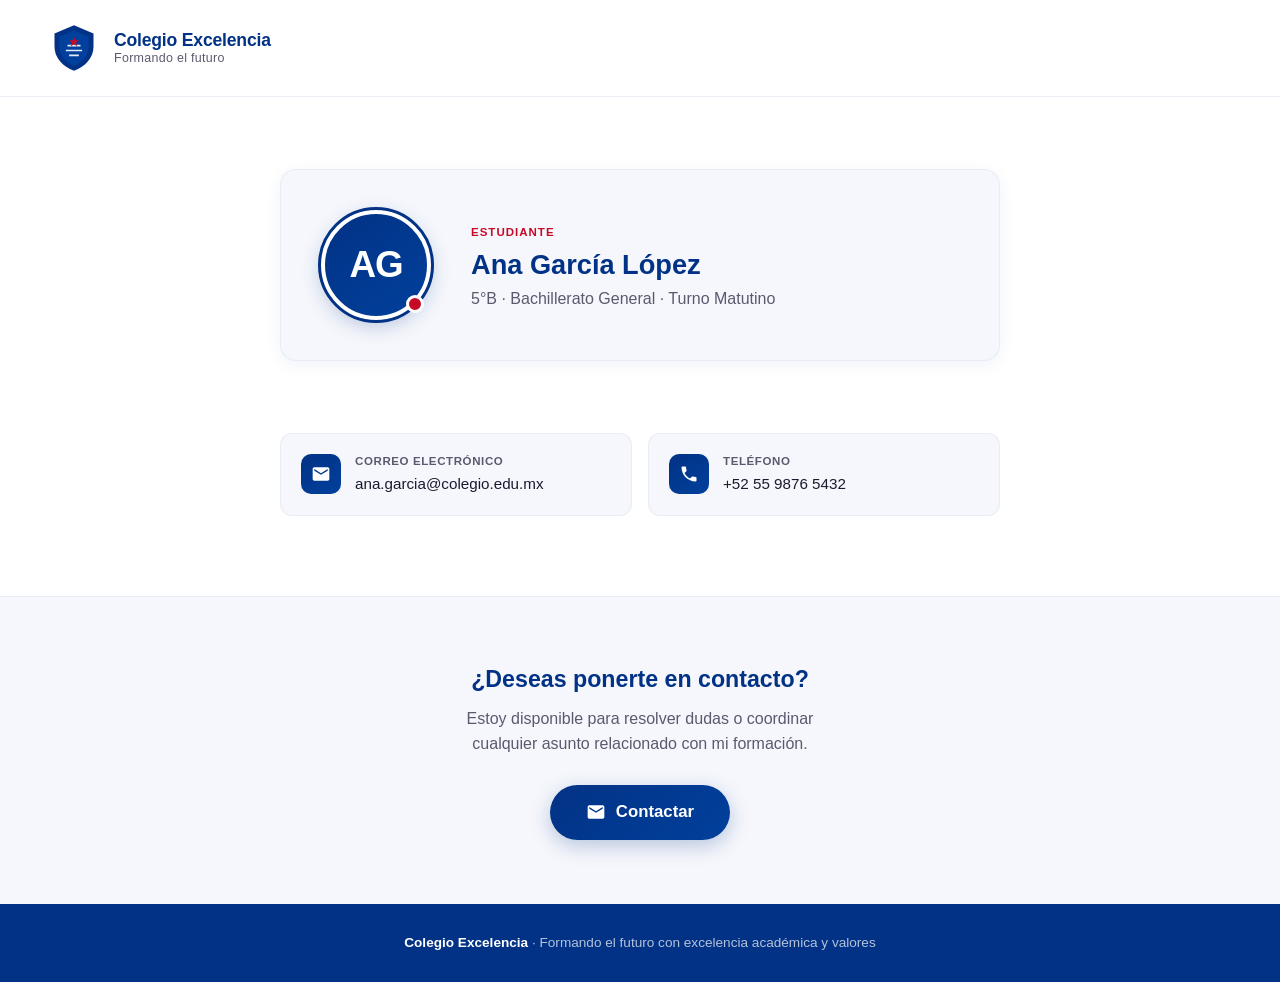
==== index.html @ 63c6be97 "v0.0 muestra" ====
<!DOCTYPE html>
<html lang="es">
<head>
  <meta charset="UTF-8">
  <meta name="viewport" content="width=device-width, initial-scale=1.0">
  <meta name="description" content="Presentación institucional de Ana García López - Colegio Excelencia">
  <title>Ana García López · Colegio Excelencia</title>

  <!-- Estilos globales modulares -->
  <link rel="stylesheet" href="css/styles.css">
</head>
<body>

  <!--
    CONTENEDOR PRINCIPAL
    --------------------
    Las secciones se cargan dinámicamente desde /sections/
    mediante js/main.js (fetch + inyección).

    Estructura de carpetas:
      index.html
      css/styles.css
      js/main.js
      sections/
        header.html
        persona.html
        contacto.html
        cta.html
        footer.html
      components/   (reservado para futuros componentes reutilizables)
      assets/       (imágenes, iconos externos, etc.)
  -->
  <div id="app" role="main" aria-label="Presentación institucional">
    <!-- Las secciones se insertan aquí automáticamente -->
  </div>

  <!-- Cargador modular de secciones + utilidad applyData() -->
  <script src="js/main.js"></script>

</body>
</html>
---- css/styles.css ----
/*
 * ============================================================
 * ESTILOS GLOBALES - Presentación Institucional
 * ============================================================
 * PALETA DE COLORES
 * Principal (Azul institucional): #023285  → Encabezados, logo, textos clave
 * Secundario (Azul brillante):    #01409C  → Gradientes, acentos secundarios
 * Acento (Rojo institucional):    #C60925  → Detalles de énfasis, CTA
 * Fondo:                          #FFFFFF  → Áreas de contenido
 * Fondo suave:                    #F5F7FC  → Secciones alternas
 * Texto principal:                #1A1A2E
 * Texto secundario:               #5A5A6E
 *
 * Proporción: ~60% blanco/suave + 25% azul principal + 10% azul brillante + 5% rojo
 * ============================================================
 */

:root {
  --azul-principal: #023285;
  --azul-brillante: #01409C;
  --rojo-acento: #C60925;
  --blanco: #FFFFFF;
  --fondo-suave: #F5F7FC;
  --texto: #1A1A2E;
  --texto-secundario: #5A5A6E;
  --sombra: 0 8px 32px rgba(2, 50, 133, 0.10);
  --sombra-suave: 0 4px 16px rgba(2, 50, 133, 0.06);
  --radio: 12px;
  --transicion: 0.3s ease;
}

*, *::before, *::after {
  box-sizing: border-box;
  margin: 0;
  padding: 0;
}

html {
  -webkit-text-size-adjust: 100%;
  scroll-behavior: smooth;
}

body {
  font-family: -apple-system, BlinkMacSystemFont, "Segoe UI", Roboto, "Helvetica Neue", Arial, sans-serif;
  background: var(--blanco);
  color: var(--texto);
  line-height: 1.6;
  min-height: 100vh;
  min-height: 100dvh;
}

/* ========== HEADER INSTITUCIONAL ========== */
.header {
  border-bottom: 1px solid rgba(2, 50, 133, 0.08);
  padding: clamp(16px, 3vw, 22px) clamp(20px, 5vw, 48px);
  display: flex;
  align-items: center;
  justify-content: space-between;
  position: sticky;
  top: 0;
  z-index: 100;
  backdrop-filter: blur(12px);
  background: rgba(255, 255, 255, 0.92);
}

.logo-grupo {
  display: flex;
  align-items: center;
  gap: 14px;
  text-decoration: none;
  color: inherit;
}

.logo-svg {
  width: clamp(42px, 8vw, 52px);
  height: clamp(42px, 8vw, 52px);
  flex-shrink: 0;
}

.logo-texto {
  display: flex;
  flex-direction: column;
  line-height: 1.2;
}

.logo-nombre {
  font-size: clamp(0.95rem, 2.5vw, 1.1rem);
  font-weight: 700;
  color: var(--azul-principal);
  letter-spacing: -0.2px;
}

.logo-lema {
  font-size: clamp(0.7rem, 1.8vw, 0.78rem);
  color: var(--texto-secundario);
  font-weight: 500;
  letter-spacing: 0.3px;
}

/* ========== SECCIÓN PERSONA ========== */
.seccion-persona {
  padding: clamp(40px, 8vw, 72px) clamp(20px, 5vw, 48px);
  background: var(--blanco);
}

.contenedor {
  max-width: 720px;
  margin: 0 auto;
}

.persona-card {
  display: flex;
  align-items: center;
  gap: clamp(24px, 5vw, 40px);
  background: var(--fondo-suave);
  border-radius: calc(var(--radio) + 4px);
  padding: clamp(28px, 5vw, 40px);
  box-shadow: var(--sombra-suave);
  border: 1px solid rgba(2, 50, 133, 0.06);
}

.persona-avatar {
  width: clamp(88px, 18vw, 110px);
  height: clamp(88px, 18vw, 110px);
  border-radius: 50%;
  background: linear-gradient(145deg, var(--azul-principal), var(--azul-brillante));
  display: flex;
  align-items: center;
  justify-content: center;
  color: var(--blanco);
  font-size: clamp(1.8rem, 4.5vw, 2.3rem);
  font-weight: 700;
  letter-spacing: -1px;
  flex-shrink: 0;
  box-shadow: 0 6px 20px rgba(2, 50, 133, 0.25);
  border: 4px solid var(--blanco);
  outline: 3px solid var(--azul-principal);
  position: relative;
}

.persona-avatar::after {
  content: "";
  position: absolute;
  bottom: 3px;
  right: 3px;
  width: clamp(14px, 3.5vw, 18px);
  height: clamp(14px, 3.5vw, 18px);
  background: var(--rojo-acento);
  border-radius: 50%;
  border: 3px solid var(--blanco);
}

.persona-info {
  flex: 1;
  min-width: 0;
}

.persona-etiqueta {
  display: inline-block;
  font-size: 0.72rem;
  font-weight: 600;
  text-transform: uppercase;
  letter-spacing: 1px;
  color: var(--rojo-acento);
  margin-bottom: 6px;
}

.persona-nombre {
  font-size: clamp(1.35rem, 4vw, 1.7rem);
  font-weight: 700;
  color: var(--azul-principal);
  line-height: 1.25;
  margin-bottom: 4px;
}

.persona-rol {
  font-size: clamp(0.9rem, 2.5vw, 1rem);
  color: var(--texto-secundario);
  font-weight: 500;
}

/* ========== SECCIÓN DATOS / CONTACTO ========== */
.seccion-contacto {
  padding: 0 clamp(20px, 5vw, 48px) clamp(48px, 8vw, 80px);
  background: var(--blanco);
}

.contacto-grid {
  max-width: 720px;
  margin: 0 auto;
  display: grid;
  grid-template-columns: 1fr 1fr;
  gap: 16px;
}

.contacto-item {
  display: flex;
  align-items: center;
  gap: 14px;
  background: var(--fondo-suave);
  border-radius: var(--radio);
  padding: 18px 20px;
  border: 1px solid rgba(2, 50, 133, 0.06);
  transition: box-shadow var(--transicion);
}

@media (hover: hover) and (pointer: fine) {
  .contacto-item:hover {
    box-shadow: var(--sombra-suave);
  }
}

.contacto-icono {
  width: 40px;
  height: 40px;
  border-radius: 10px;
  background: linear-gradient(145deg, var(--azul-principal), var(--azul-brillante));
  display: flex;
  align-items: center;
  justify-content: center;
  flex-shrink: 0;
}

.contacto-icono svg {
  width: 20px;
  height: 20px;
  fill: var(--blanco);
}

.contacto-texto {
  min-width: 0;
}

.contacto-label {
  font-size: 0.72rem;
  font-weight: 600;
  text-transform: uppercase;
  letter-spacing: 0.6px;
  color: var(--texto-secundario);
  margin-bottom: 2px;
}

.contacto-valor {
  font-size: clamp(0.85rem, 2.3vw, 0.95rem);
  font-weight: 500;
  color: var(--texto);
  word-break: break-word;
}

/* ========== CTA ========== */
.seccion-cta {
  background: var(--fondo-suave);
  padding: clamp(40px, 7vw, 64px) clamp(20px, 5vw, 48px);
  text-align: center;
  border-top: 1px solid rgba(2, 50, 133, 0.06);
}

.cta-titulo {
  font-size: clamp(1.2rem, 3.5vw, 1.45rem);
  font-weight: 700;
  color: var(--azul-principal);
  margin-bottom: 8px;
}

.cta-texto {
  font-size: clamp(0.9rem, 2.3vw, 1rem);
  color: var(--texto-secundario);
  margin-bottom: 28px;
  max-width: 400px;
  margin-left: auto;
  margin-right: auto;
}

.btn-contactar {
  display: inline-flex;
  align-items: center;
  justify-content: center;
  gap: 10px;
  background: linear-gradient(135deg, var(--azul-principal), var(--azul-brillante));
  color: var(--blanco);
  text-decoration: none;
  font-weight: 600;
  font-size: clamp(0.95rem, 2.5vw, 1.05rem);
  padding: 14px 36px;
  min-height: 52px;
  border-radius: 50px;
  box-shadow: 0 6px 20px rgba(2, 50, 133, 0.25);
  transition: all var(--transicion);
  border: none;
  -webkit-tap-highlight-color: transparent;
  cursor: pointer;
}

@media (hover: hover) and (pointer: fine) {
  .btn-contactar:hover {
    background: linear-gradient(135deg, var(--rojo-acento), #a00820);
    transform: translateY(-2px);
    box-shadow: 0 8px 28px rgba(198, 9, 37, 0.35);
  }
}

.btn-contactar:active {
  transform: scale(0.98);
}

.btn-contactar svg {
  width: 20px;
  height: 20px;
  fill: currentColor;
}

.btn-contactar:focus-visible {
  outline: 3px solid var(--rojo-acento);
  outline-offset: 3px;
}

/* ========== FOOTER ========== */
.footer {
  background: var(--azul-principal);
  color: rgba(255, 255, 255, 0.7);
  text-align: center;
  padding: clamp(20px, 4vw, 28px) clamp(20px, 5vw, 48px);
  font-size: clamp(0.75rem, 2vw, 0.85rem);
}

.footer strong {
  color: var(--blanco);
  font-weight: 600;
}

/* ========== ESTADOS DE CARGA (para módulos) ========== */
.seccion-cargando {
  min-height: 80px;
  display: flex;
  align-items: center;
  justify-content: center;
  color: var(--texto-secundario);
  font-size: 0.9rem;
}

.seccion-error {
  padding: 24px;
  text-align: center;
  color: var(--rojo-acento);
  font-size: 0.9rem;
}

/* ========== RESPONSIVE ========== */
@media (max-width: 600px) {
  .persona-card {
    flex-direction: column;
    text-align: center;
    gap: 20px;
  }

  .contacto-grid {
    grid-template-columns: 1fr;
  }

  .header {
    justify-content: center;
  }
}

@media (max-width: 380px) {
  .persona-avatar {
    width: 80px;
    height: 80px;
    font-size: 1.6rem;
  }

  .contacto-item {
    padding: 14px 16px;
  }
}
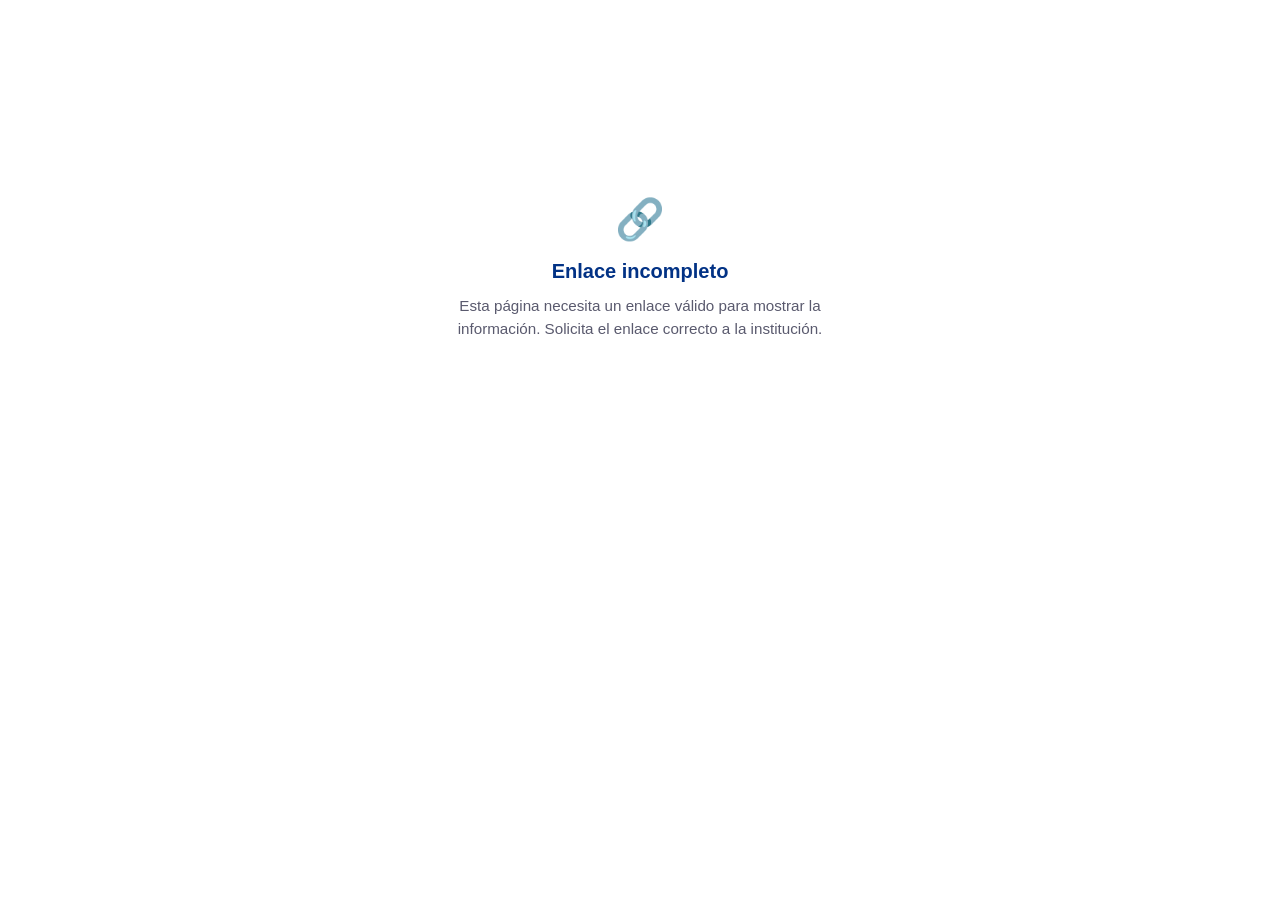
==== commit 5ea0ea9c: "v1.2 arranque" ====
--- a/index.html
+++ b/index.html
@@ -3,39 +3,12 @@
 <head>
   <meta charset="UTF-8">
   <meta name="viewport" content="width=device-width, initial-scale=1.0">
-  <meta name="description" content="Presentación institucional de Ana García López - Colegio Excelencia">
-  <title>Ana García López · Colegio Excelencia</title>
-
-  <!-- Estilos globales modulares -->
+  <meta name="description" content="Presentación institucional">
+  <title>Presentación institucional</title>
   <link rel="stylesheet" href="css/styles.css">
 </head>
 <body>
-
-  <!--
-    CONTENEDOR PRINCIPAL
-    --------------------
-    Las secciones se cargan dinámicamente desde /sections/
-    mediante js/main.js (fetch + inyección).
-
-    Estructura de carpetas:
-      index.html
-      css/styles.css
-      js/main.js
-      sections/
-        header.html
-        persona.html
-        contacto.html
-        cta.html
-        footer.html
-      components/   (reservado para futuros componentes reutilizables)
-      assets/       (imágenes, iconos externos, etc.)
-  -->
-  <div id="app" role="main" aria-label="Presentación institucional">
-    <!-- Las secciones se insertan aquí automáticamente -->
-  </div>
-
-  <!-- Cargador modular de secciones + utilidad applyData() -->
+  <div id="app" role="main" aria-label="Presentación institucional"></div>
   <script src="js/main.js"></script>
-
 </body>
 </html>
--- a/css/styles.css
+++ b/css/styles.css
@@ -373,3 +373,49 @@
     padding: 14px 16px;
   }
 }
+
+/* ========== ESTADOS (carga / vacío / no encontrado) ========== */
+.estado-pantalla {
+  min-height: 60vh;
+  display: flex;
+  flex-direction: column;
+  align-items: center;
+  justify-content: center;
+  text-align: center;
+  padding: 48px 24px;
+  max-width: 420px;
+  margin: 0 auto;
+}
+
+.estado-spinner {
+  width: 40px;
+  height: 40px;
+  border: 3px solid rgba(2, 50, 133, 0.15);
+  border-top-color: var(--azul-principal);
+  border-radius: 50%;
+  animation: estado-girar 0.7s linear infinite;
+  margin-bottom: 20px;
+}
+
+@keyframes estado-girar {
+  to { transform: rotate(360deg); }
+}
+
+.estado-icono {
+  font-size: 2.5rem;
+  margin-bottom: 16px;
+  line-height: 1;
+}
+
+.estado-titulo {
+  font-size: 1.25rem;
+  font-weight: 700;
+  color: var(--azul-principal);
+  margin-bottom: 8px;
+}
+
+.estado-texto {
+  font-size: 0.95rem;
+  color: var(--texto-secundario);
+  line-height: 1.5;
+}
